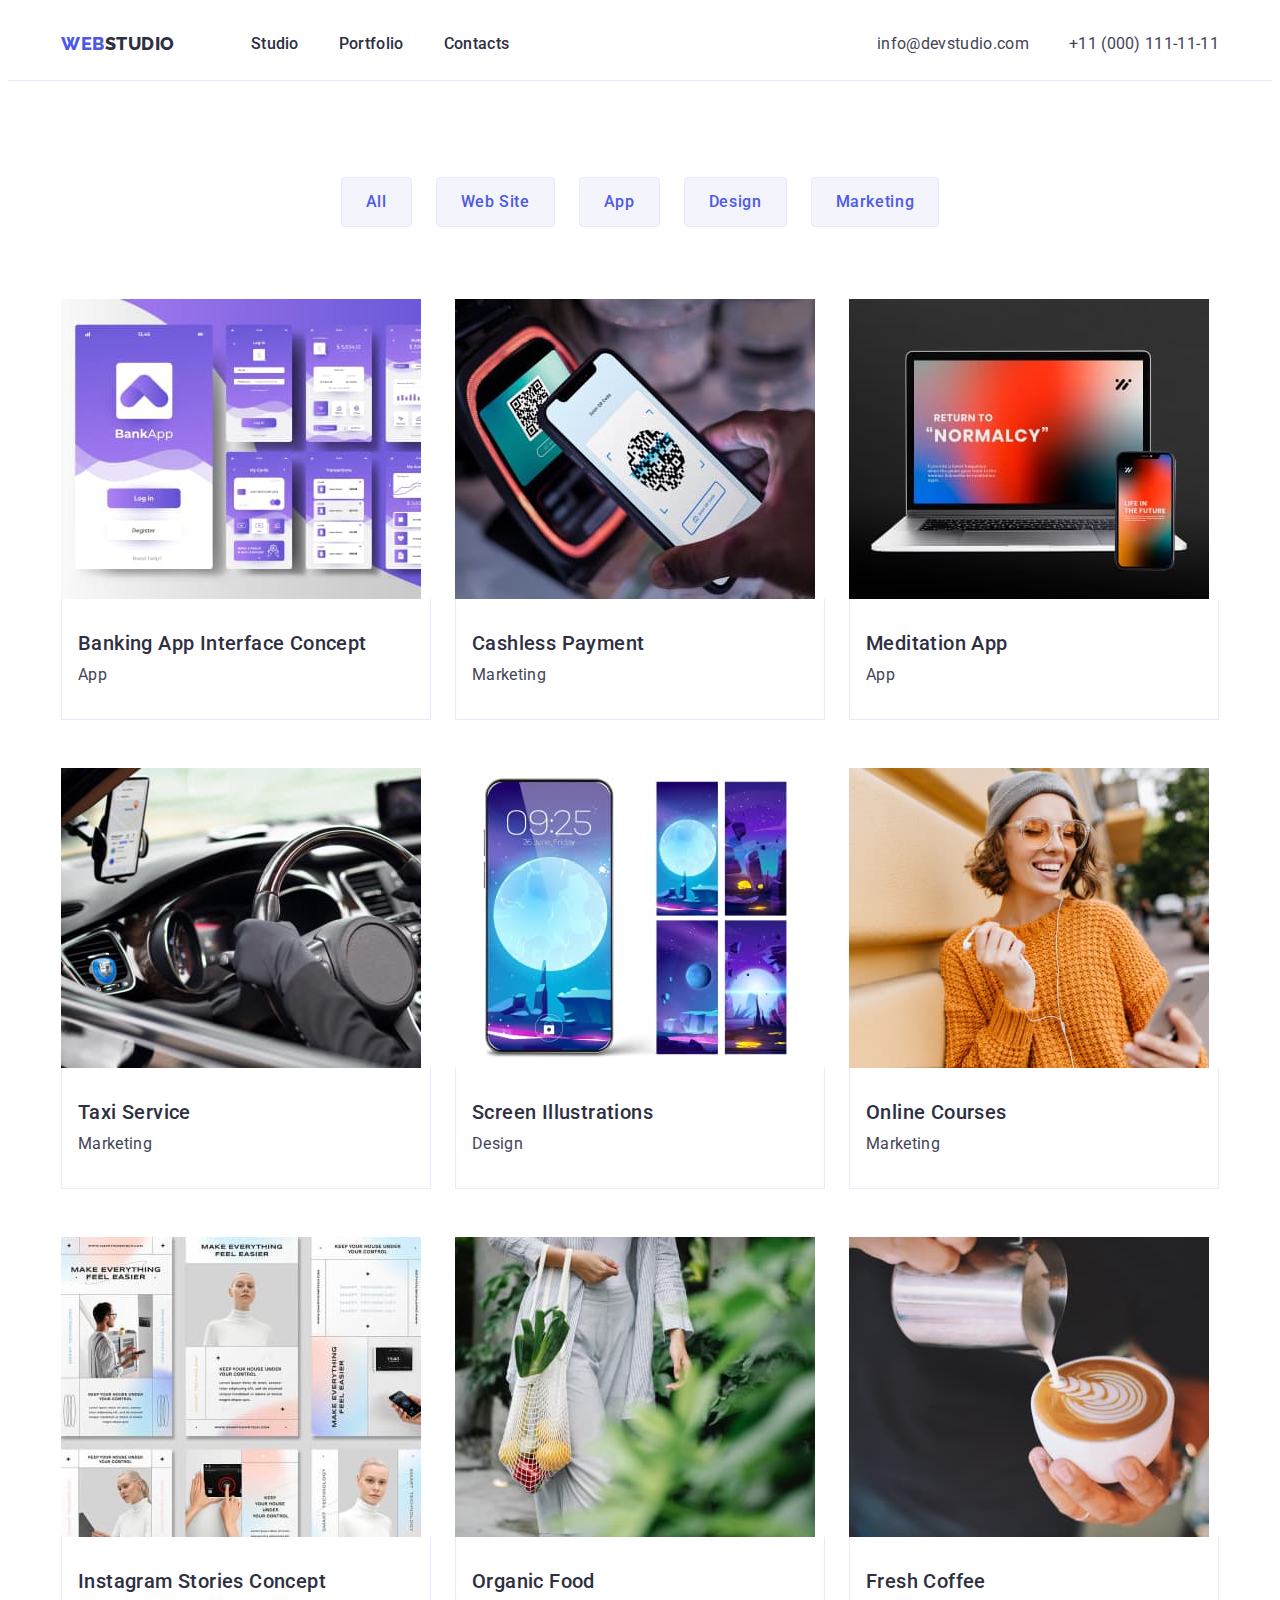
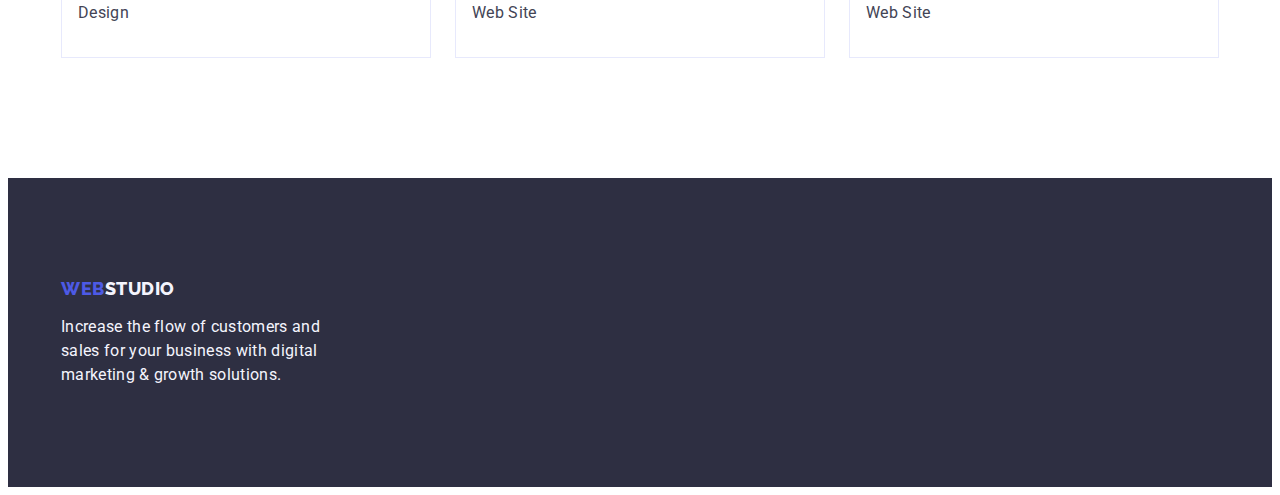
==== portfolio.html @ 3d4895a8 "Initial commit" ====
<!DOCTYPE html>
<html lang="en">
  <head>
    <meta charset="utf-8" />
    <meta
      name="description"
      content="Webstudio portfolio description meta tag content"
    />
    <title>Effective Solutions for Your Business</title>
    <link
      rel="stylesheet"
      href="https://cdnjs.cloudflare.com/ajax/libs/modern-normalize/2.0.0/modern-normalize.min.css"
      integrity="sha512-4xo8blKMVCiXpTaLzQSLSw3KFOVPWhm/TRtuPVc4WG6kUgjH6J03IBuG7JZPkcWMxJ5huwaBpOpnwYElP/m6wg=="
      crossorigin="anonymous"
      referrerpolicy="no-referrer"
    />
    <link rel="stylesheet" href="./css/styles.css" />
    <link rel="preconnect" href="https://fonts.googleapis.com" />
    <link rel="preconnect" href="https://fonts.gstatic.com" crossorigin />
    <link
      href="https://fonts.googleapis.com/css2?family=Raleway:wght@800&family=Roboto:wght@400;500;700;900&display=swap"
      rel="stylesheet"
    />
  </head>

  <body class="body">
    <header class="header">
      <div class="container header-container">
        <nav class="nav">
          <a href="./index.html" class="logo-header link"
            >Web<span class="logo-header-highlight">Studio</span></a
          >
          <ul class="nav-list list">
            <li class="nav-item">
              <a href="./index.html" class="nav-link link">Studio</a>
            </li>
            <li class="nav-item">
              <a href="./portfolio.html" class="nav-link link">Portfolio</a>
            </li>
            <li class="nav-item">
              <a href="" class="nav-link link">Contacts</a>
            </li>
          </ul>
        </nav>
        <address class="address">
          <ul class="address-list list">
            <li class="address-item">
              <a href="mailto:info@devstudio.com" class="address-link link"
                >info@devstudio.com</a
              >
            </li>
            <li class="address-item">
              <a href="tel:+110001111111" class="address-link link"
                >+11 (000) 111-11-11</a
              >
            </li>
          </ul>
        </address>
      </div>
    </header>

    <main class="main">
      <section class="filter">
        <div class="container">
          <h1 class="filter-heading visually-hidden">Portfolio</h1>
          <ul class="filter-list list">
            <li class="filter-item">
              <button type="button" class="filter-button">All</button>
            </li>
            <li class="filer-item">
              <button type="button" class="filter-button">Web Site</button>
            </li>
            <li class="filter-item">
              <button type="button" class="filter-button">App</button>
            </li>
            <li class="filter-item">
              <button type="button" class="filter-button">Design</button>
            </li>
            <li class="filter-item">
              <button type="button" class="filter-button">Marketing</button>
            </li>
          </ul>

          <ul class="portfolio-list list">
            <li class="portfolio-item">
              <a href="" class="portfolio-link link">
                <img
                  src="./images/img2-1.jpg"
                  class="portfolio-img"
                  alt="Bank app screenshots"
                  width="360"
                  height="300"
                />
                <div class="portfolio-card-text">
                  <h2 class="portfolio-heading-three">
                    Banking App Interface Concept
                  </h2>
                  <p class="portfolio-text">App</p>
                </div>
              </a>
            </li>
            <li class="portfolio-item">
              <a href="" class="portfolio-link link">
                <img
                  src="./images/img2-2.jpg"
                  class="portfolio-img"
                  alt="Pay by phone via QR code"
                  width="360"
                  height="300"
                />
                <div class="portfolio-card-text">
                  <h2 class="portfolio-heading-three">Cashless Payment</h2>
                  <p class="portfolio-text">Marketing</p>
                </div>
              </a>
            </li>
            <li class="portfolio-item">
              <a href="" class="portfolio-link link">
                <img
                  src="./images/img2-3.jpg"
                  class="portfolio-img"
                  alt="Meditation app for laptop and phone"
                  width="360"
                  height="300"
                />
                <div class="portfolio-card-text">
                  <h2 class="portfolio-heading-three">Meditation App</h2>
                  <p class="portfolio-text">App</p>
                </div>
              </a>
            </li>
            <li class="portfolio-item">
              <a href="" class="portfolio-link link">
                <img
                  src="./images/img2-4.jpg"
                  class="portfolio-img"
                  alt="Taxi driver uses app for work"
                  width="360"
                  height="300"
                />
                <div class="portfolio-card-text">
                  <h2 class="portfolio-heading-three">Taxi Service</h2>
                  <p class="portfolio-text">Marketing</p>
                </div>
              </a>
            </li>
            <li class="portfolio-item">
              <a href="" class="portfolio-link link">
                <img
                  src="./images/img2-5.jpg"
                  class="portfolio-img"
                  alt="Screenshots of screen illustration design"
                  width="360"
                  height="300"
                />
                <div class="portfolio-card-text">
                  <h2 class="portfolio-heading-three">Screen Illustrations</h2>
                  <p class="portfolio-text">Design</p>
                </div>
              </a>
            </li>
            <li class="portfolio-item">
              <a href="" class="portfolio-link link">
                <img
                  src="./images/img2-6.jpg"
                  class="portfolio-img"
                  alt="Girl studying online courses via mobile phone"
                  width="360"
                  height="300"
                />
                <div class="portfolio-card-text">
                  <h2 class="portfolio-heading-three">Online Courses</h2>
                  <p class="portfolio-text">Marketing</p>
                </div>
              </a>
            </li>
            <li class="portfolio-item">
              <a href="" class="portfolio-link link">
                <img
                  src="./images/img2-7.jpg"
                  class="portfolio-img"
                  alt="Design screenshots"
                  width="360"
                  height="300"
                />
                <div class="portfolio-card-text">
                  <h2 class="portfolio-heading-three">
                    Instagram Stories Concept
                  </h2>
                  <p class="portfolio-text">Design</p>
                </div>
              </a>
            </li>
            <li class="portfolio-item">
              <a href="" class="portfolio-link link">
                <img
                  src="./images/img2-8.jpg"
                  class="portfolio-img"
                  alt="Woman carries a shopping bag with organic products"
                  width="360"
                  height="300"
                />
                <div class="portfolio-card-text">
                  <h2 class="portfolio-heading-three">Organic Food</h2>
                  <p class="portfolio-text">Web Site</p>
                </div>
              </a>
            </li>
            <li class="portfolio-item">
              <a href="" class="portfolio-link link">
                <img
                  src="./images/img2-9.jpg"
                  class="portfolio-img"
                  alt="Man prepares coffee"
                  width="360"
                  height="300"
                />
                <div class="portfolio-card-text">
                  <h2 class="portfolio-heading-three">Fresh Coffee</h2>
                  <p class="portfolio-text">Web Site</p>
                </div>
              </a>
            </li>
          </ul>
        </div>
      </section>
    </main>

    <footer class="footer">
      <div class="container">
        <a href="./index.html" class="logo-footer link">
          Web<span class="logo-footer-highlight">Studio</span>
        </a>

        <p class="footer-text">
          Increase the flow of customers and sales for your business with
          digital marketing & growth solutions.
        </p>
      </div>
    </footer>
  </body>
</html>
---- css/styles.css ----
:root {
  --cornflower: #e7e9fc;
  --iris: #4d5ae5;
  --navyblue: #383949;
  --slate: #434455;
  --white: #ffffff;
  --cloud: #f4f4fd;
  --ocean: #404bbf;
}
.body {
  background: var(--white);
  font-family: "Roboto", sans-serif;
  color: var(--slate, #434455);
  font-size: 16px;
  line-height: 1.5;
  letter-spacing: 0.02em;
}

.link {
  text-decoration: none;
}

.list {
  list-style-type: none;
}

/*------------------------HEADER----------------------*/

.header {
  background: var(--white, #fff);
  border-bottom: 1px solid var(--cornflower, #e7e9fc);
}

.logo-header {
  color: var(--iris, #4d5ae5);
  font-family: "Raleway", sans-serif;
  font-size: 18px;
  font-weight: 800;
  line-height: 1.17;
  letter-spacing: 0.03em;
  text-transform: uppercase;
}

.logo-header-highlight {
  color: #2e2f42;
}

.nav-link {
  color: #2e2f42;
  font-style: normal;
  font-weight: 500;
}

.nav-link:hover,
.nav-link:focus,
.nav-link:active {
  color: var(--ocean, #404bbf);
}

.address {
  font-style: normal;
}
.address-link {
  color: #434455;
}
.address-link:hover,
.address-link:focus,
.address-link:active {
  color: var(--ocean, #404bbf);
}

/*---------------------MAIN--------------------------------*/

.main-section {
  background-color: #2e2f42;
  padding-top: 188px;
  padding-bottom: 188px;
}
.main-section-heading-one {
  color: var(--white, #fff);
  text-align: center;
  font-size: 56px;
  font-weight: 700;
  line-height: 1.07;
  letter-spacing: 0.02em;
  margin: 0 auto;
  margin-bottom: 48px;
  max-width: 496px;
}
.main-section-button {
  color: var(--white, #fff);
  font-family: "Roboto", sans-serif;
  font-size: 16px;
  line-height: 1.5;
  letter-spacing: 0.04em;
  font-weight: 500;
  background: var(--iris, #4d5ae5);
  cursor: pointer;
  padding: 16px 32px;
  border: none;
  border-radius: 4px;
  background: var(--iris, #4d5ae5);
  box-shadow: 0px 4px 4px 0px rgba(0, 0, 0, 0.15);
  display: block;
  margin: 0 auto;
  min-width: 169px;
}
.main-section-button:hover,
.main-section-button:focus {
  background-color: #404bbf;
}

.advantages {
  padding: 120px 0;
}

.advantages-heading-two,
.filter-heading {
  margin: -1px;

  white-space: nowrap;
  clip-path: inset(100%);
  clip: rect(0 0 0 0);
  overflow: hidden;
}

.advantages-heading-three {
  color: #2e2f42;
  font-size: 20px;
  font-weight: 500;
  line-height: 1.2;
  letter-spacing: 0.02em;
}
.advantages-text {
  color: #434455;
}

.projects-heading-two {
  color: #2e2f42;
  text-align: center;
  font-size: 36px;
  font-weight: 700;
  line-height: 1.11;
  letter-spacing: 0.02em;
  text-transform: capitalize;
}

.team {
  background: var(--cloud, #f4f4fd);
}
.team-heading-two {
  color: #2e2f42;
  text-align: center;
  font-size: 36px;
  font-weight: 700;
  line-height: 1.11;
  letter-spacing: 0.02em;
  text-transform: capitalize;
}

.team-item {
  background: var(--white, #fff);
}
.team-heading-three {
  color: #2e2f42;
  text-align: center;
  font-size: 20px;
  font-weight: 500;
  line-height: 1.2;
  letter-spacing: 0.02em;
}
.team-text {
  color: var(--slate, #434455);
  text-align: center;
}

/*---------------------MAIN PORTFOLIO--------------------------------*/

.filter-button {
  color: var(--iris, #4d5ae5);
  font-family: "Roboto", sans-serif;
  font-size: 16px;
  line-height: 1.5;
  letter-spacing: 0.04em;
  text-align: center;
  font-weight: 500;
  background: var(--cloud, #f4f4fd);
  cursor: pointer;
  border: none;
  padding: 12px 24px;
  border-radius: 4px;
  border: 1px solid var(--cornflower, #e7e9fc);
  background: var(--cloud, #f4f4fd);
  border: 1px solid transparent;
  border: 1px solid #e7e9fc;
}
.filter-button:hover,
.filter-button:focus {
  color: var(--white, #fff);
  background: var(--ocean, #404bbf);
  border: 1px solid transparent;
}

.portfolio-item {
  background: var(--white, #ffffff);
}

.portfolio-heading-three {
  font-family: Roboto;
  color: #2e2f42;
  font-size: 20px;
  font-style: normal;
  font-weight: 500;
  line-height: 1.2;
  letter-spacing: 0.02em;
  white-space: nowrap;
  max-width: 360px;
}
.portfolio-text {
  color: var(--slate, #434455);
}

/*-----------------------FOOTER------------------------*/
.footer {
  background-color: #2e2f42;
}
.logo-footer {
  color: var(--iris, #4d5ae5);
  font-family: "Raleway", sans-serif;
  font-size: 18px;
  font-weight: 800;
  line-height: 1.17;
  letter-spacing: 0.03em;
  text-transform: uppercase;
}
.logo-footer-highlight {
  color: var(--cloud, #f4f4fd);
}
.footer-text {
  color: var(--cloud, #f4f4fd);
}

/*-----------------------Block-model header------------------------*/

h1,
h2,
h3,
h4,
h5,
h6,
p {
  margin: 0;
}

li,
ul {
  margin: 0;
  padding-left: 0;
  list-style: none;
}

img {
  display: block;
  max-width: 100%;
  height: auto;
}

.visually-hidden {
  position: absolute;
  width: 1px;
  height: 1px;
  margin: -1px;
  border: 0;
  padding: 0;
  white-space: nowrap;
  clip-path: inset(100%);
  clip: rect(0 0 0 0);
  overflow: hidden;
}

.container {
  width: 1158px;
  padding: 0 15px;
  margin: 0 auto;
}

.nav {
  display: flex;
  align-items: center;
}
.nav-list {
  display: flex;
  gap: 40px;
}

.address-list {
  display: flex;
}

.header-container {
  display: flex;
}
.nav-link {
  display: block;
  padding: 24px 0;
}
.logo-header {
  display: block;
  padding: 24px 0;
  margin-right: 76px;
}

.address-link {
  display: block;
  padding: 24px 0;
}
.address-list {
  gap: 40px;
}
.address {
  margin-left: auto;
}

/*-----------------------Block-model-index------------------------*/
.advantages-list {
  display: flex;
  gap: 24px;
}
.advantages-heading-three {
  margin-bottom: 8px;
}
.advantages-item {
  width: calc((100% - 72px) / 4);
}
.projects-item {
  width: calc((100% - 48px) / 3);
}
.projects-heading-two {
  margin-bottom: 72px;
}
.projects-list {
  display: flex;
  gap: 24px;
}
.projects {
  padding-bottom: 120px;
}
.team {
  padding-top: 120px;
  padding-bottom: 120px;
}
.team-heading-two {
  margin-bottom: 72px;
}
.team-list {
  display: flex;
  gap: 24px;
}
.team-heading-three {
  margin-bottom: 8px;
  text-align: center;
}
.team-text {
  text-align: center;
}
.team-card-text {
  padding: 32px 0;
}
.team-item {
  width: calc((100% - 72px) / 4);
  border-radius: 0px 0px 4px 4px;
  background: var(--white, #fff);
  box-shadow: 0px 2px 1px 0px rgba(46, 47, 66, 0.08),
    0px 1px 1px 0px rgba(46, 47, 66, 0.16),
    0px 1px 6px 0px rgba(46, 47, 66, 0.08);
}
.footer {
  padding: 100px 0;
}
.logo-footer {
  display: block;
  margin-bottom: 16px;
  display: inline-block;
}
.footer-text {
  display: block;
  width: 264px;
}

/*-----------------------Block-model-portfolio------------------------*/

.filter {
  padding-top: 96px;
  padding-bottom: 120px;
}
.filter-list {
  display: flex;
  gap: 24px;
  justify-content: center;
  margin-bottom: 72px;
}
.portfolio-list {
  display: flex;
  flex-wrap: wrap;
  gap: 24px;
  row-gap: 48px;
}
.portfolio-heading-three {
  margin-bottom: 8px;
}

.portfolio-item {
  background: var(--white, #fff);
  box-sizing: border-box;
  width: calc((100% - 48px) / 3);
}

.portfolio-card-text {
  flex-grow: 1;
  padding: 32px 16px;
  border: 1px solid #e7e9fc;
  border-top: none;
}
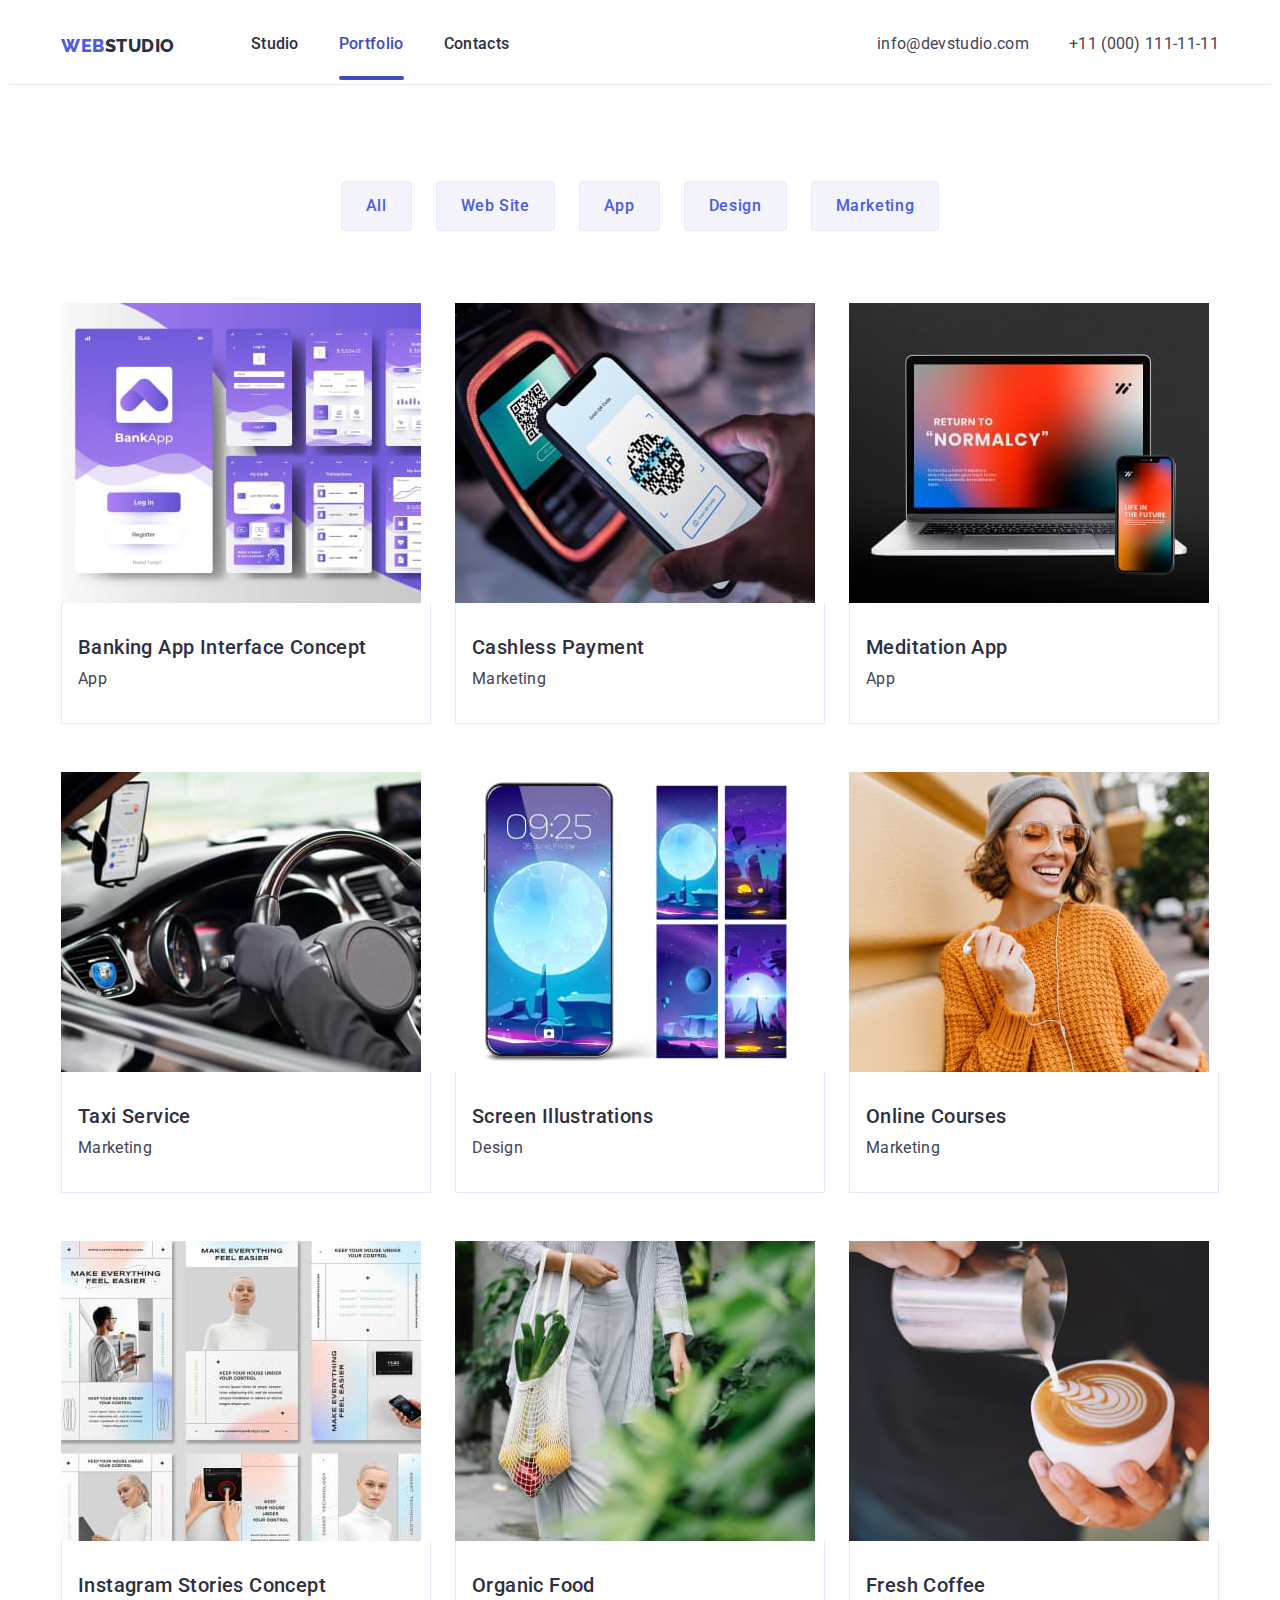
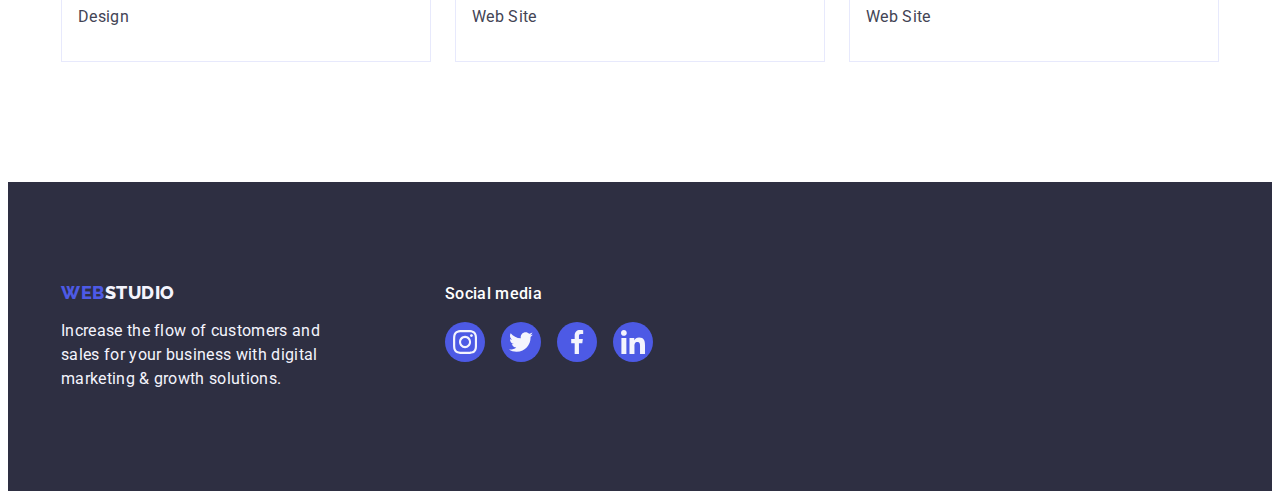
==== commit 28dd2f0c: "2" ====
--- a/portfolio.html
+++ b/portfolio.html
@@ -35,7 +35,9 @@
               <a href="./index.html" class="nav-link link">Studio</a>
             </li>
             <li class="nav-item">
-              <a href="./portfolio.html" class="nav-link link">Portfolio</a>
+              <a href="./portfolio.html" class="nav-link link current"
+                >Portfolio</a
+              >
             </li>
             <li class="nav-item">
               <a href="" class="nav-link link">Contacts</a>
@@ -228,14 +230,51 @@
 
     <footer class="footer">
       <div class="container">
-        <a href="./index.html" class="logo-footer link">
-          Web<span class="logo-footer-highlight">Studio</span>
-        </a>
-
-        <p class="footer-text">
-          Increase the flow of customers and sales for your business with
-          digital marketing & growth solutions.
-        </p>
+        <ul class="footer-list">
+          <li class="footer-item">
+            <a href="./index.html" class="logo-footer link">
+              Web<span class="logo-footer-highlight">Studio</span>
+            </a>
+
+            <p class="footer-text">
+              Increase the flow of customers and sales for your business with
+              digital marketing & growth solutions.
+            </p>
+          </li>
+          <li class="footer-item">
+            <p class="footer-sm-text">Social media</p>
+            <ul class="footer-sm-list">
+              <a href="" class="footer-sm-link">
+                <li class="footer-sm-item">
+                  <svg class="footer-sm-icon" width="24" height="24">
+                    <use href="./images/icons.svg#icon-instagram"></use>
+                  </svg>
+                </li>
+              </a>
+              <a href="" class="footer-sm-link">
+                <li class="footer-sm-item">
+                  <svg class="footer-sm-icon" width="24" height="24">
+                    <use href="./images/icons.svg#icon-twitter"></use>
+                  </svg>
+                </li>
+              </a>
+              <a href="" class="footer-sm-link">
+                <li class="footer-sm-item">
+                  <svg class="footer-sm-icon" width="24" height="24">
+                    <use href="./images/icons.svg#icon-facebook"></use>
+                  </svg>
+                </li>
+              </a>
+              <a href="" class="footer-sm-link">
+                <li class="footer-sm-item">
+                  <svg class="footer-sm-icon" width="24" height="24">
+                    <use href="./images/icons.svg#icon-linkedin"></use>
+                  </svg>
+                </li>
+              </a>
+            </ul>
+          </li>
+        </ul>
       </div>
     </footer>
   </body>
--- a/css/styles.css
+++ b/css/styles.css
@@ -73,6 +73,14 @@
 
 .main-section {
   background-color: #2e2f42;
+  background-image: linear-gradient(
+      rgba(46, 47, 66, 0.7),
+      rgba(46, 47, 66, 0.7)
+    ),
+    url(../images/people-office.jpg);
+  background-repeat: no-repeat;
+  background-position: center;
+  background-size: cover;
   padding-top: 188px;
   padding-bottom: 188px;
 }
@@ -302,7 +310,7 @@
 }
 .nav-link {
   display: block;
-  padding: 24px 0;
+  padding: 24px 0 4px 0;
 }
 .logo-header {
   display: block;
@@ -421,3 +429,116 @@
   border: 1px solid #e7e9fc;
   border-top: none;
 }
+/*-----------------------------hw4--------------------------------*/
+
+.advantages-item-top {
+  display: flex;
+  align-items: center;
+  justify-content: center;
+  padding: 24px 100px;
+  border-radius: 4px;
+  background: var(--cloud, #f4f4fd);
+  margin-bottom: 8px;
+}
+.team-card-icon-list {
+  display: flex;
+  align-items: center;
+  justify-content: center;
+  gap: 24px;
+  margin-top: 8px;
+}
+.team-card-icon {
+  display: block;
+  fill: #f4f4fd;
+}
+.team-card-icon-item {
+  padding: 12px;
+  background-color: #4d5ae5;
+  border-radius: 50% 50%;
+}
+.team-item:hover .team-card-icon-item {
+  background-color: #404bbf;
+}
+
+.client {
+  padding-top: 120px;
+  padding-bottom: 120px;
+}
+.client-heading {
+  color: var(--navyblue, #2e2f42);
+  text-align: center;
+  font-family: Roboto;
+  font-size: 36px;
+  font-weight: 700;
+  line-height: 1.11;
+  letter-spacing: 0.02em;
+  text-transform: capitalize;
+  margin-bottom: 72px;
+}
+.client-list {
+  display: flex;
+  align-items: center;
+  justify-content: center;
+  gap: 24px;
+}
+.client-item {
+  padding: 16px 32px;
+  border-radius: 4px;
+  border: 1px solid #8e8f99;
+}
+.client-icon {
+  fill: #8e8f99;
+}
+.client-item:hover,
+.client-item:focus {
+  border: 1px solid #404bbf;
+}
+
+.client-icon-link:hover .client-icon,
+.client-icon-link:focus .client-icon {
+  fill: #404bbf;
+}
+
+.footer-list {
+  display: flex;
+  gap: 120px;
+}
+.footer-sm-list {
+  display: flex;
+  gap: 16px;
+}
+.footer-sm-text {
+  color: var(--white, #fff);
+  font-family: Roboto;
+  font-size: 16px;
+  font-weight: 500;
+  line-height: 1.5;
+  letter-spacing: 0.02em;
+  margin-bottom: 16px;
+}
+.footer-sm-item {
+  padding: 8px;
+  background-color: #4d5ae5;
+  border-radius: 50%;
+}
+.footer-sm-icon {
+  display: block;
+  fill: #f4f4fd;
+}
+.footer-sm-link:hover .footer-sm-item,
+.footer-sm-link:focus .footer-sm-item {
+  background-color: #31d0aa;
+}
+.current {
+  color: #404bbf;
+}
+.current::after {
+  display: block;
+  content: "";
+  width: 100%;
+  height: 4px;
+  flex-shrink: 0;
+  border-radius: 2px;
+  background: var(--ocean, #404bbf);
+  margin-top: 20px;
+}
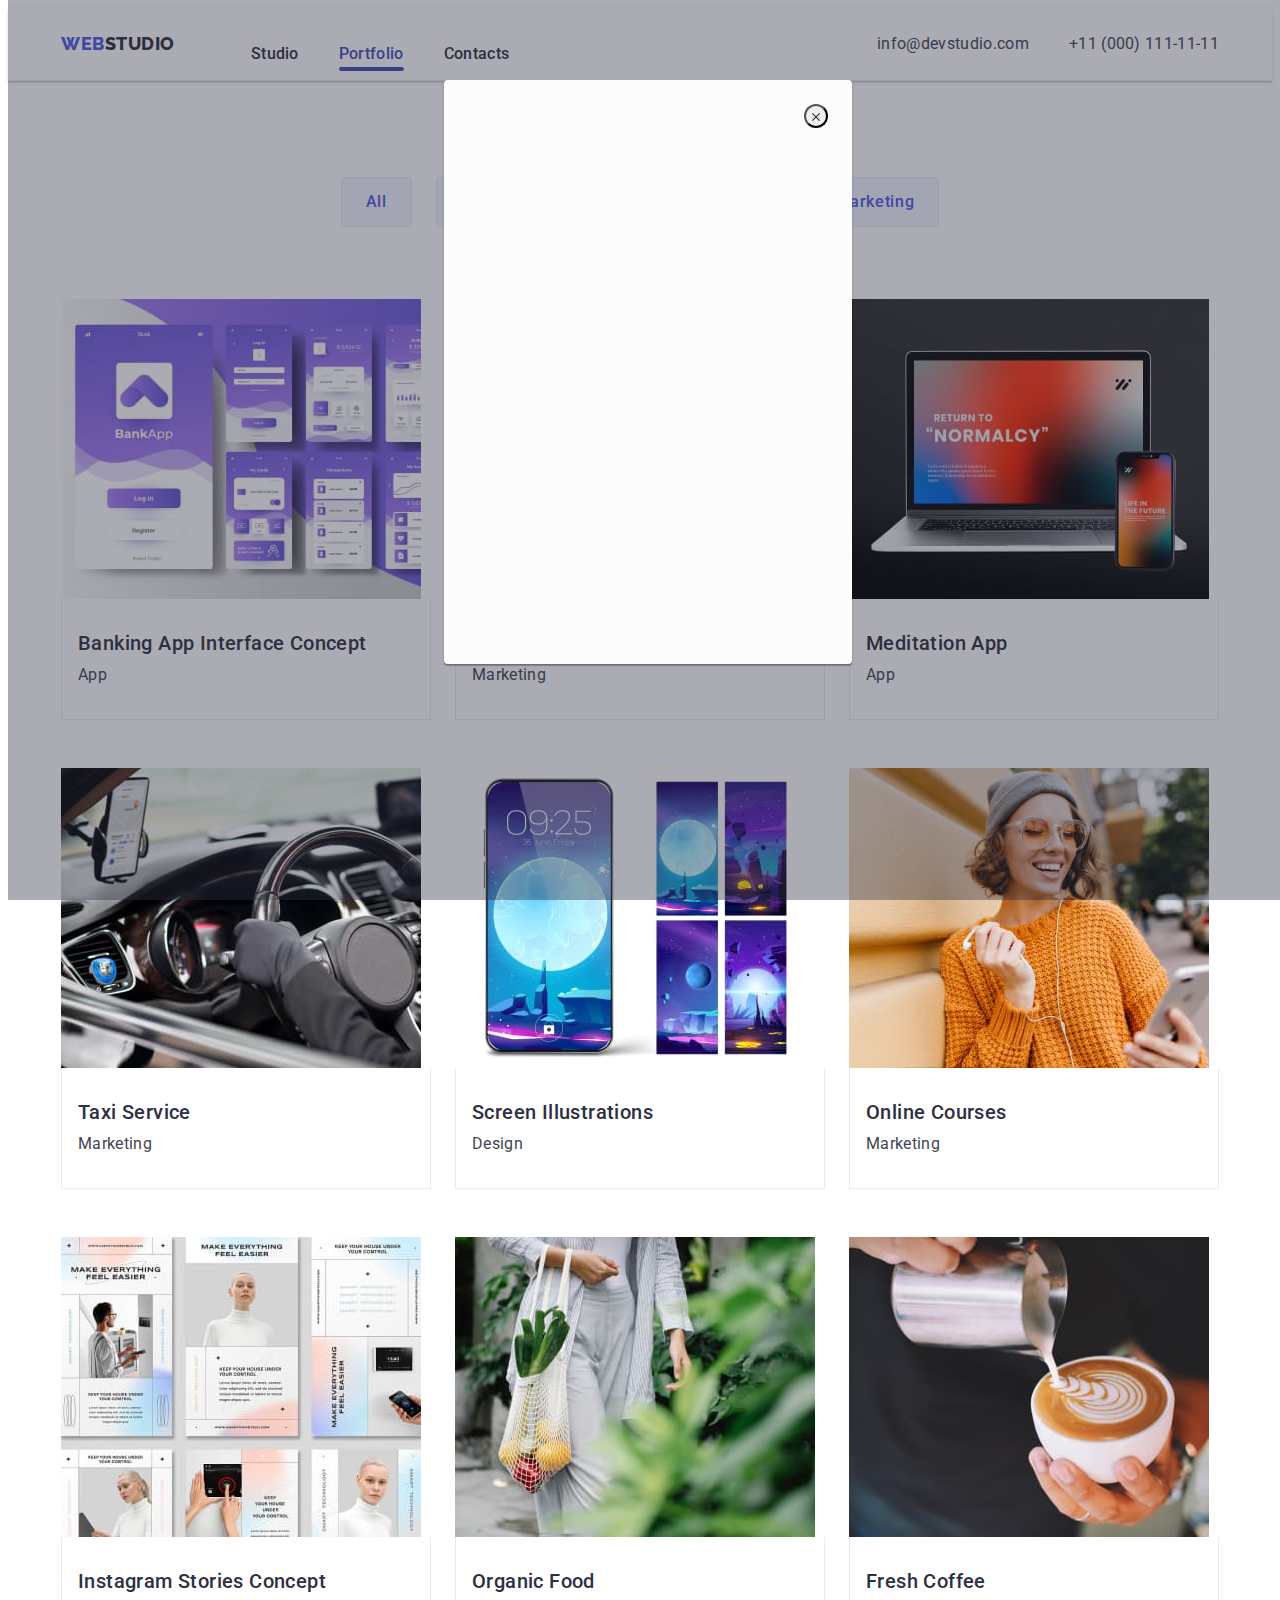
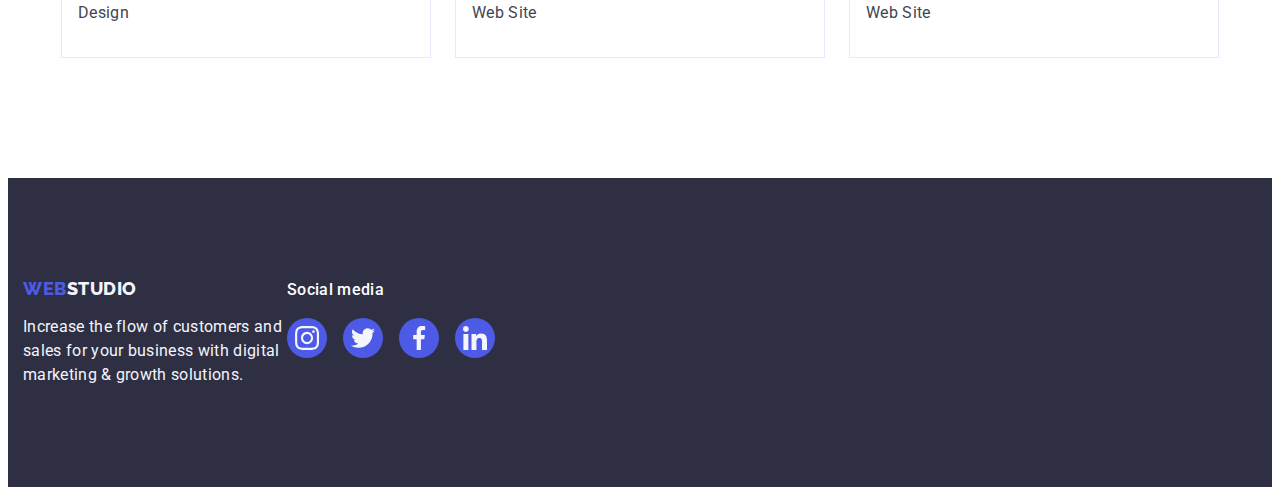
==== commit 98003ca0: "footer-2-plus-portfolio" ====
--- a/portfolio.html
+++ b/portfolio.html
@@ -85,6 +85,7 @@
 
           <ul class="portfolio-list list">
             <li class="portfolio-item">
+              <div class="portfolio-cover-wrap">
               <a href="" class="portfolio-link link">
                 <img
                   src="./images/img2-1.jpg"
@@ -93,6 +94,14 @@
                   width="360"
                   height="300"
                 />
+                <div class="portfolio-cover">
+                  <p class="portfolio-cover-text">
+                    14 Stylish and User-Friendly App Design Concepts · Task
+                    Manager App · Calorie Tracker App · Exotic Fruit Ecommerce
+                    App · Cloud Storage App
+                  </p>
+                </div>
+                </div>
                 <div class="portfolio-card-text">
                   <h2 class="portfolio-heading-three">
                     Banking App Interface Concept
@@ -102,6 +111,7 @@
               </a>
             </li>
             <li class="portfolio-item">
+              <div class="portfolio-cover-wrap">
               <a href="" class="portfolio-link link">
                 <img
                   src="./images/img2-2.jpg"
@@ -110,6 +120,14 @@
                   width="360"
                   height="300"
                 />
+                <div class="portfolio-cover">
+                  <p class="portfolio-cover-text">
+                    14 Stylish and User-Friendly App Design Concepts · Task
+                    Manager App · Calorie Tracker App · Exotic Fruit Ecommerce
+                    App · Cloud Storage App
+                  </p>
+                </div>
+                </div>
                 <div class="portfolio-card-text">
                   <h2 class="portfolio-heading-three">Cashless Payment</h2>
                   <p class="portfolio-text">Marketing</p>
@@ -117,6 +135,7 @@
               </a>
             </li>
             <li class="portfolio-item">
+              <div class="portfolio-cover-wrap">
               <a href="" class="portfolio-link link">
                 <img
                   src="./images/img2-3.jpg"
@@ -125,6 +144,14 @@
                   width="360"
                   height="300"
                 />
+                <div class="portfolio-cover">
+                  <p class="portfolio-cover-text">
+                    14 Stylish and User-Friendly App Design Concepts · Task
+                    Manager App · Calorie Tracker App · Exotic Fruit Ecommerce
+                    App · Cloud Storage App
+                  </p>
+                </div>
+                </div>
                 <div class="portfolio-card-text">
                   <h2 class="portfolio-heading-three">Meditation App</h2>
                   <p class="portfolio-text">App</p>
@@ -132,6 +159,7 @@
               </a>
             </li>
             <li class="portfolio-item">
+              <div class="portfolio-cover-wrap">
               <a href="" class="portfolio-link link">
                 <img
                   src="./images/img2-4.jpg"
@@ -140,6 +168,14 @@
                   width="360"
                   height="300"
                 />
+                <div class="portfolio-cover">
+                  <p class="portfolio-cover-text">
+                    14 Stylish and User-Friendly App Design Concepts · Task
+                    Manager App · Calorie Tracker App · Exotic Fruit Ecommerce
+                    App · Cloud Storage App
+                  </p>
+                </div>
+                </div>
                 <div class="portfolio-card-text">
                   <h2 class="portfolio-heading-three">Taxi Service</h2>
                   <p class="portfolio-text">Marketing</p>
@@ -147,6 +183,7 @@
               </a>
             </li>
             <li class="portfolio-item">
+              <div class="portfolio-cover-wrap">
               <a href="" class="portfolio-link link">
                 <img
                   src="./images/img2-5.jpg"
@@ -155,6 +192,14 @@
                   width="360"
                   height="300"
                 />
+                <div class="portfolio-cover">
+                  <p class="portfolio-cover-text">
+                    14 Stylish and User-Friendly App Design Concepts · Task
+                    Manager App · Calorie Tracker App · Exotic Fruit Ecommerce
+                    App · Cloud Storage App
+                  </p>
+                </div>
+                </div>
                 <div class="portfolio-card-text">
                   <h2 class="portfolio-heading-three">Screen Illustrations</h2>
                   <p class="portfolio-text">Design</p>
@@ -162,6 +207,7 @@
               </a>
             </li>
             <li class="portfolio-item">
+              <div class="portfolio-cover-wrap">
               <a href="" class="portfolio-link link">
                 <img
                   src="./images/img2-6.jpg"
@@ -170,6 +216,14 @@
                   width="360"
                   height="300"
                 />
+                <div class="portfolio-cover">
+                  <p class="portfolio-cover-text">
+                    14 Stylish and User-Friendly App Design Concepts · Task
+                    Manager App · Calorie Tracker App · Exotic Fruit Ecommerce
+                    App · Cloud Storage App
+                  </p>
+                </div>
+                </div>
                 <div class="portfolio-card-text">
                   <h2 class="portfolio-heading-three">Online Courses</h2>
                   <p class="portfolio-text">Marketing</p>
@@ -177,6 +231,7 @@
               </a>
             </li>
             <li class="portfolio-item">
+              <div class="portfolio-cover-wrap">
               <a href="" class="portfolio-link link">
                 <img
                   src="./images/img2-7.jpg"
@@ -185,6 +240,14 @@
                   width="360"
                   height="300"
                 />
+                <div class="portfolio-cover">
+                  <p class="portfolio-cover-text">
+                    14 Stylish and User-Friendly App Design Concepts · Task
+                    Manager App · Calorie Tracker App · Exotic Fruit Ecommerce
+                    App · Cloud Storage App
+                  </p>
+                </div>
+                </div>
                 <div class="portfolio-card-text">
                   <h2 class="portfolio-heading-three">
                     Instagram Stories Concept
@@ -194,6 +257,7 @@
               </a>
             </li>
             <li class="portfolio-item">
+              <div class="portfolio-cover-wrap">
               <a href="" class="portfolio-link link">
                 <img
                   src="./images/img2-8.jpg"
@@ -202,6 +266,14 @@
                   width="360"
                   height="300"
                 />
+                <div class="portfolio-cover">
+                  <p class="portfolio-cover-text">
+                    14 Stylish and User-Friendly App Design Concepts · Task
+                    Manager App · Calorie Tracker App · Exotic Fruit Ecommerce
+                    App · Cloud Storage App
+                  </p>
+                </div>
+                </div>
                 <div class="portfolio-card-text">
                   <h2 class="portfolio-heading-three">Organic Food</h2>
                   <p class="portfolio-text">Web Site</p>
@@ -209,6 +281,7 @@
               </a>
             </li>
             <li class="portfolio-item">
+              <div class="portfolio-cover-wrap">
               <a href="" class="portfolio-link link">
                 <img
                   src="./images/img2-9.jpg"
@@ -217,6 +290,14 @@
                   width="360"
                   height="300"
                 />
+                <div class="portfolio-cover">
+                  <p class="portfolio-cover-text">
+                    14 Stylish and User-Friendly App Design Concepts · Task
+                    Manager App · Calorie Tracker App · Exotic Fruit Ecommerce
+                    App · Cloud Storage App
+                  </p>
+                </div>
+                </div>
                 <div class="portfolio-card-text">
                   <h2 class="portfolio-heading-three">Fresh Coffee</h2>
                   <p class="portfolio-text">Web Site</p>
@@ -229,53 +310,64 @@
     </main>
 
     <footer class="footer">
-      <div class="container">
-        <ul class="footer-list">
-          <li class="footer-item">
-            <a href="./index.html" class="logo-footer link">
-              Web<span class="logo-footer-highlight">Studio</span>
-            </a>
-
-            <p class="footer-text">
-              Increase the flow of customers and sales for your business with
-              digital marketing & growth solutions.
-            </p>
-          </li>
-          <li class="footer-item">
-            <p class="footer-sm-text">Social media</p>
-            <ul class="footer-sm-list">
+      <div class="container footer-container">
+        <div class="footer-left-part">
+          <a href="./index.html" class="logo-footer link">
+            Web<span class="logo-footer-highlight">Studio</span>
+          </a>
+
+          <p class="footer-text">
+            Increase the flow of customers and sales for your business with
+            digital marketing & growth solutions.
+          </p>
+        </div>
+        <div class="footer-right-part">
+          <p class="footer-sm-text">Social media</p>
+          <ul class="footer-sm-list">
+            <li class="footer-sm-item">
               <a href="" class="footer-sm-link">
-                <li class="footer-sm-item">
-                  <svg class="footer-sm-icon" width="24" height="24">
-                    <use href="./images/icons.svg#icon-instagram"></use>
-                  </svg>
-                </li>
-              </a>
+                <svg class="footer-sm-icon" width="24" height="24">
+                  <use href="./images/icons.svg#icon-instagram"></use>
+                </svg>
+              </a>
+            </li>
+
+            <li class="footer-sm-item">
               <a href="" class="footer-sm-link">
-                <li class="footer-sm-item">
-                  <svg class="footer-sm-icon" width="24" height="24">
-                    <use href="./images/icons.svg#icon-twitter"></use>
-                  </svg>
-                </li>
-              </a>
+                <svg class="footer-sm-icon" width="24" height="24">
+                  <use href="./images/icons.svg#icon-twitter"></use>
+                </svg>
+              </a>
+            </li>
+
+            <li class="footer-sm-item">
               <a href="" class="footer-sm-link">
-                <li class="footer-sm-item">
-                  <svg class="footer-sm-icon" width="24" height="24">
-                    <use href="./images/icons.svg#icon-facebook"></use>
-                  </svg>
-                </li>
-              </a>
+                <svg class="footer-sm-icon" width="24" height="24">
+                  <use href="./images/icons.svg#icon-facebook"></use>
+                </svg>
+              </a>
+            </li>
+
+            <li class="footer-sm-item">
               <a href="" class="footer-sm-link">
-                <li class="footer-sm-item">
-                  <svg class="footer-sm-icon" width="24" height="24">
-                    <use href="./images/icons.svg#icon-linkedin"></use>
-                  </svg>
-                </li>
-              </a>
-            </ul>
-          </li>
-        </ul>
+                <svg class="footer-sm-icon" width="24" height="24">
+                  <use href="./images/icons.svg#icon-linkedin"></use>
+                </svg>
+              </a>
+            </li>
+          </ul>
+        </div>
       </div>
     </footer>
+    <div class="backdrop" data-modal>
+      <div class="modal">
+        <button type="button" data-modal-close class="modal-close-btn">
+          <svg class="button-icon" width="8" height="8">
+            <use href="./images/icons.svg#icon-close"></use>
+          </svg>
+        </button>
+      </div>
+    </div>
+    <script src="./js/modal.js"></script>
   </body>
 </html>
--- a/css/styles.css
+++ b/css/styles.css
@@ -29,6 +29,9 @@
 .header {
   background: var(--white, #fff);
   border-bottom: 1px solid var(--cornflower, #e7e9fc);
+  box-shadow: 0px 1px 6px 0px rgba(46, 47, 66, 0.08),
+    0px 1px 1px 0px rgba(46, 47, 66, 0.16),
+    0px 2px 1px 0px rgba(46, 47, 66, 0.08);
 }
 
 .logo-header {
@@ -49,6 +52,9 @@
   color: #2e2f42;
   font-style: normal;
   font-weight: 500;
+  transition-property: color;
+  transition-duration: 250ms;
+  transition-timing-function: cubic-bezier(0.4, 0, 0.2, 1);
 }
 
 .nav-link:hover,
@@ -62,6 +68,9 @@
 }
 .address-link {
   color: #434455;
+  transition-property: color;
+  transition-duration: 250ms;
+  transition-timing-function: cubic-bezier(0.4, 0, 0.2, 1);
 }
 .address-link:hover,
 .address-link:focus,
@@ -78,6 +87,8 @@
       rgba(46, 47, 66, 0.7)
     ),
     url(../images/people-office.jpg);
+  max-width: 1440px;
+  margin: 0 auto;
   background-repeat: no-repeat;
   background-position: center;
   background-size: cover;
@@ -112,6 +123,9 @@
   display: block;
   margin: 0 auto;
   min-width: 169px;
+  transition-property: background-color;
+  transition-duration: 250ms;
+  transition-timing-function: cubic-bezier(0.4, 0, 0.2, 1);
 }
 .main-section-button:hover,
 .main-section-button:focus {
@@ -201,6 +215,9 @@
   background: var(--cloud, #f4f4fd);
   border: 1px solid transparent;
   border: 1px solid #e7e9fc;
+  transition-property: color background border;
+  transition-duration: 250ms;
+  transition-timing-function: cubic-bezier(0.4, 0, 0.2, 1);
 }
 .filter-button:hover,
 .filter-button:focus {
@@ -435,7 +452,8 @@
   display: flex;
   align-items: center;
   justify-content: center;
-  padding: 24px 100px;
+  width: 264px;
+  height: 112px;
   border-radius: 4px;
   background: var(--cloud, #f4f4fd);
   margin-bottom: 8px;
@@ -452,20 +470,35 @@
   fill: #f4f4fd;
 }
 .team-card-icon-item {
-  padding: 12px;
+  width: 40px;
+  height: 40px;
+}
+.team-sm-link {
+  width: 100%;
+  height: 100%;
   background-color: #4d5ae5;
-  border-radius: 50% 50%;
-}
-.team-item:hover .team-card-icon-item {
+  border-radius: 50%;
+  display: flex;
+  align-items: center;
+  justify-content: center;
+}
+.team-sm-link:hover {
   background-color: #404bbf;
 }
-
+.team-sm-link:focus {
+  background-color: #404bbf;
+}
+.team-item .team-sm-link {
+  transition-property: background-color;
+  transition-duration: 250ms;
+  transition-timing-function: cubic-bezier(0.4, 0, 0.2, 1);
+}
 .client {
   padding-top: 120px;
   padding-bottom: 120px;
 }
 .client-heading {
-  color: var(--navyblue, #2e2f42);
+  color: #2e2f42;
   text-align: center;
   font-family: Roboto;
   font-size: 36px;
@@ -482,26 +515,46 @@
   gap: 24px;
 }
 .client-item {
-  padding: 16px 32px;
+  width: 168px;
+  height: 88px;
+}
+.client-icon {
+  fill: currentColor;
+  fill: #8e8f99;
+  transition-property: fill;
+  transition-duration: 250ms;
+  transition-timing-function: cubic-bezier(0.4, 0, 0.2, 1);
+}
+.client-icon-link {
+  width: 100%;
+  height: 100%;
+  border: 1px solid #8e8f99;
   border-radius: 4px;
-  border: 1px solid #8e8f99;
-}
-.client-icon {
-  fill: #8e8f99;
-}
-.client-item:hover,
-.client-item:focus {
-  border: 1px solid #404bbf;
+  display: flex;
+  align-items: center;
+  justify-content: center;
+  color: #8e8f99;
+  transition-property: border;
+  transition-duration: 250ms;
+  transition-timing-function: cubic-bezier(0.4, 0, 0.2, 1);
+}
+.client-icon-link:hover,
+.client-icon-link:focus {
+  border-color: #404bbf;
+  color: #404bbf;
 }
 
 .client-icon-link:hover .client-icon,
 .client-icon-link:focus .client-icon {
   fill: #404bbf;
-}
-
-.footer-list {
-  display: flex;
-  gap: 120px;
+  color: #404bbf;
+  border-color: #404bbf;
+}
+
+.footer-container {
+  display: flex;
+  align-items: baseline;
+  margin-right: 120px;
 }
 .footer-sm-list {
   display: flex;
@@ -517,13 +570,22 @@
   margin-bottom: 16px;
 }
 .footer-sm-item {
-  padding: 8px;
+  display: flex;
+  align-items: center;
+  justify-content: center;
+  width: 40px;
+  height: 40px;
   background-color: #4d5ae5;
   border-radius: 50%;
 }
 .footer-sm-icon {
   display: block;
   fill: #f4f4fd;
+}
+.footer-sm-item {
+  transition-property: background-color;
+  transition-duration: 250ms;
+  transition-timing-function: cubic-bezier(0.4, 0, 0.2, 1);
 }
 .footer-sm-link:hover .footer-sm-item,
 .footer-sm-link:focus .footer-sm-item {
@@ -531,14 +593,94 @@
 }
 .current {
   color: #404bbf;
+  position: relative;
 }
 .current::after {
   display: block;
+  position: absolute;
   content: "";
+  left: 0;
+  bottom: -1px;
   width: 100%;
   height: 4px;
   flex-shrink: 0;
   border-radius: 2px;
   background: var(--ocean, #404bbf);
-  margin-top: 20px;
-}
+}
+.portfolio-cover-wrap {
+  position: relative;
+  overflow: hidden;
+}
+.portfolio-cover {
+  position: absolute;
+  top: 0;
+  background: var(--iris, #4d5ae5);
+  height: 100%;
+  padding: 0 32px;
+  padding-top: 40px;
+  transform: translateY(100%);
+  transition-duration: 250ms;
+  transition-timing-function: cubic-bezier(0.4, 0, 0.2, 1);
+}
+.portfolio-cover-text {
+  color: var(--cloud, #f4f4fd);
+  font-family: Roboto;
+  font-size: 16px;
+  line-height: 1.5;
+  letter-spacing: 0.02em;
+}
+.portfolio-item:hover .portfolio-cover {
+  transform: translateY(0);
+}
+.portfolio-item:hover {
+  box-shadow: 0px 2px 1px 0px rgba(46, 47, 66, 0.08),
+    0px 1px 1px 0px rgba(46, 47, 66, 0.16),
+    0px 1px 6px 0px rgba(46, 47, 66, 0.08);
+}
+/*----------------------------modal-------------------------------*/
+.backdrop {
+  position: fixed;
+  width: 100%;
+  height: 100%;
+  background-color: rgba(46, 47, 66, 0.4);
+  top: 0;
+  transition: opacity 300ms linear, visibility 300ms linear;
+}
+.modal {
+  position: absolute;
+  top: 80px;
+  left: 50%;
+  transform: translate(-50%, 0) scaleY(1);
+  /* top: 50%;
+  left: 50%;
+  transform: translate(-50%, -50%) scaleY(1);*/
+  width: 408px;
+  min-height: 584px;
+  background-color: #fcfcfc;
+  border-radius: 4px;
+  box-shadow: 0px 2px 1px 0px rgba(0, 0, 0, 0.2),
+    0px 1px 3px 0px rgba(0, 0, 0, 0.12), 0px 1px 1px 0px rgba(0, 0, 0, 0.14);
+  transition: transform 300ms linear;
+}
+.backdrop.is-hidden .modal {
+  transform: translate(-50%, -50%) scaleY(0);
+}
+.modal-close-btn {
+  position: absolute;
+  top: 24px;
+  right: 24px;
+  width: 24px;
+  height: 24px;
+  border-radius: 50%;
+  fill: #e7e9fc;
+  stroke-width: 1px;
+  stroke: rgba(0, 0, 0, 0.1);
+}
+.button-icon {
+  fill: #2e2f42;
+}
+.is-hidden {
+  opacity: 0;
+  visibility: hidden;
+  pointer-events: none;
+}
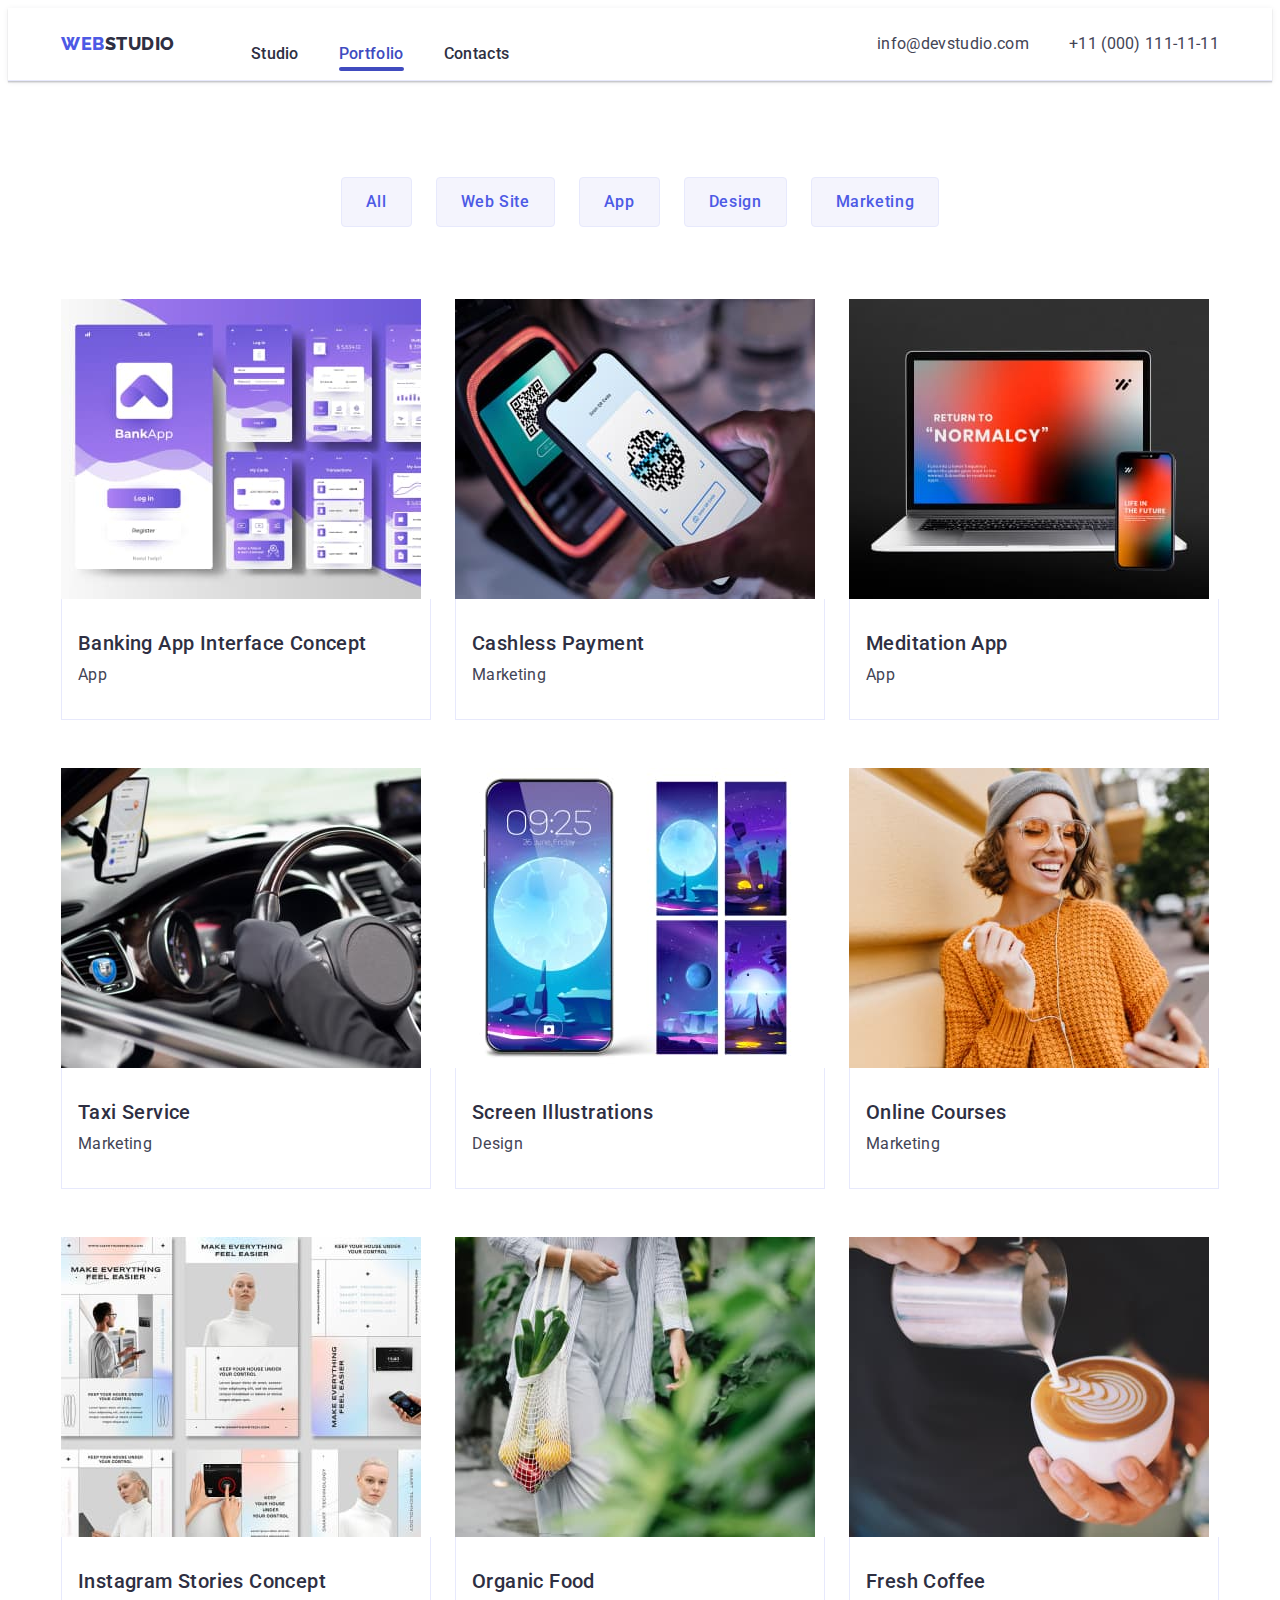
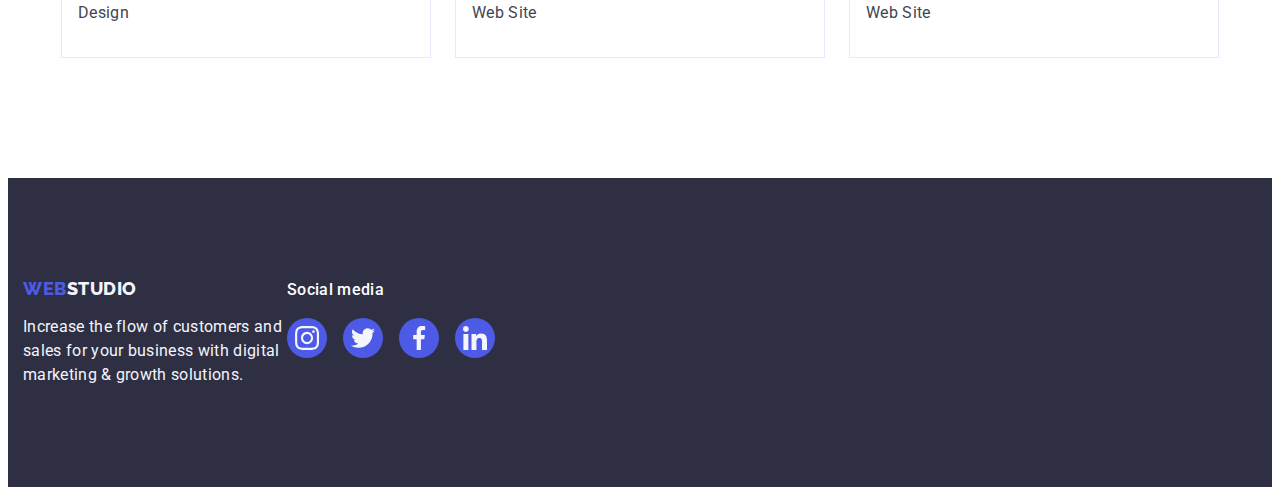
==== commit 716e9e34: "footer-3" ====
--- a/portfolio.html
+++ b/portfolio.html
@@ -359,15 +359,5 @@
         </div>
       </div>
     </footer>
-    <div class="backdrop" data-modal>
-      <div class="modal">
-        <button type="button" data-modal-close class="modal-close-btn">
-          <svg class="button-icon" width="8" height="8">
-            <use href="./images/icons.svg#icon-close"></use>
-          </svg>
-        </button>
-      </div>
-    </div>
-    <script src="./js/modal.js"></script>
   </body>
 </html>
--- a/css/styles.css
+++ b/css/styles.css
@@ -570,13 +570,17 @@
   margin-bottom: 16px;
 }
 .footer-sm-item {
+  width: 40px;
+  height: 40px;
+}
+.footer-sm-link {
+  width: 100%;
+  height: 100%;
+  background-color: #4d5ae5;
+  border-radius: 50%;
   display: flex;
   align-items: center;
   justify-content: center;
-  width: 40px;
-  height: 40px;
-  background-color: #4d5ae5;
-  border-radius: 50%;
 }
 .footer-sm-icon {
   display: block;
@@ -587,8 +591,8 @@
   transition-duration: 250ms;
   transition-timing-function: cubic-bezier(0.4, 0, 0.2, 1);
 }
-.footer-sm-link:hover .footer-sm-item,
-.footer-sm-link:focus .footer-sm-item {
+.footer-sm-link:hover,
+.footer-sm-link:focus {
   background-color: #31d0aa;
 }
 .current {
